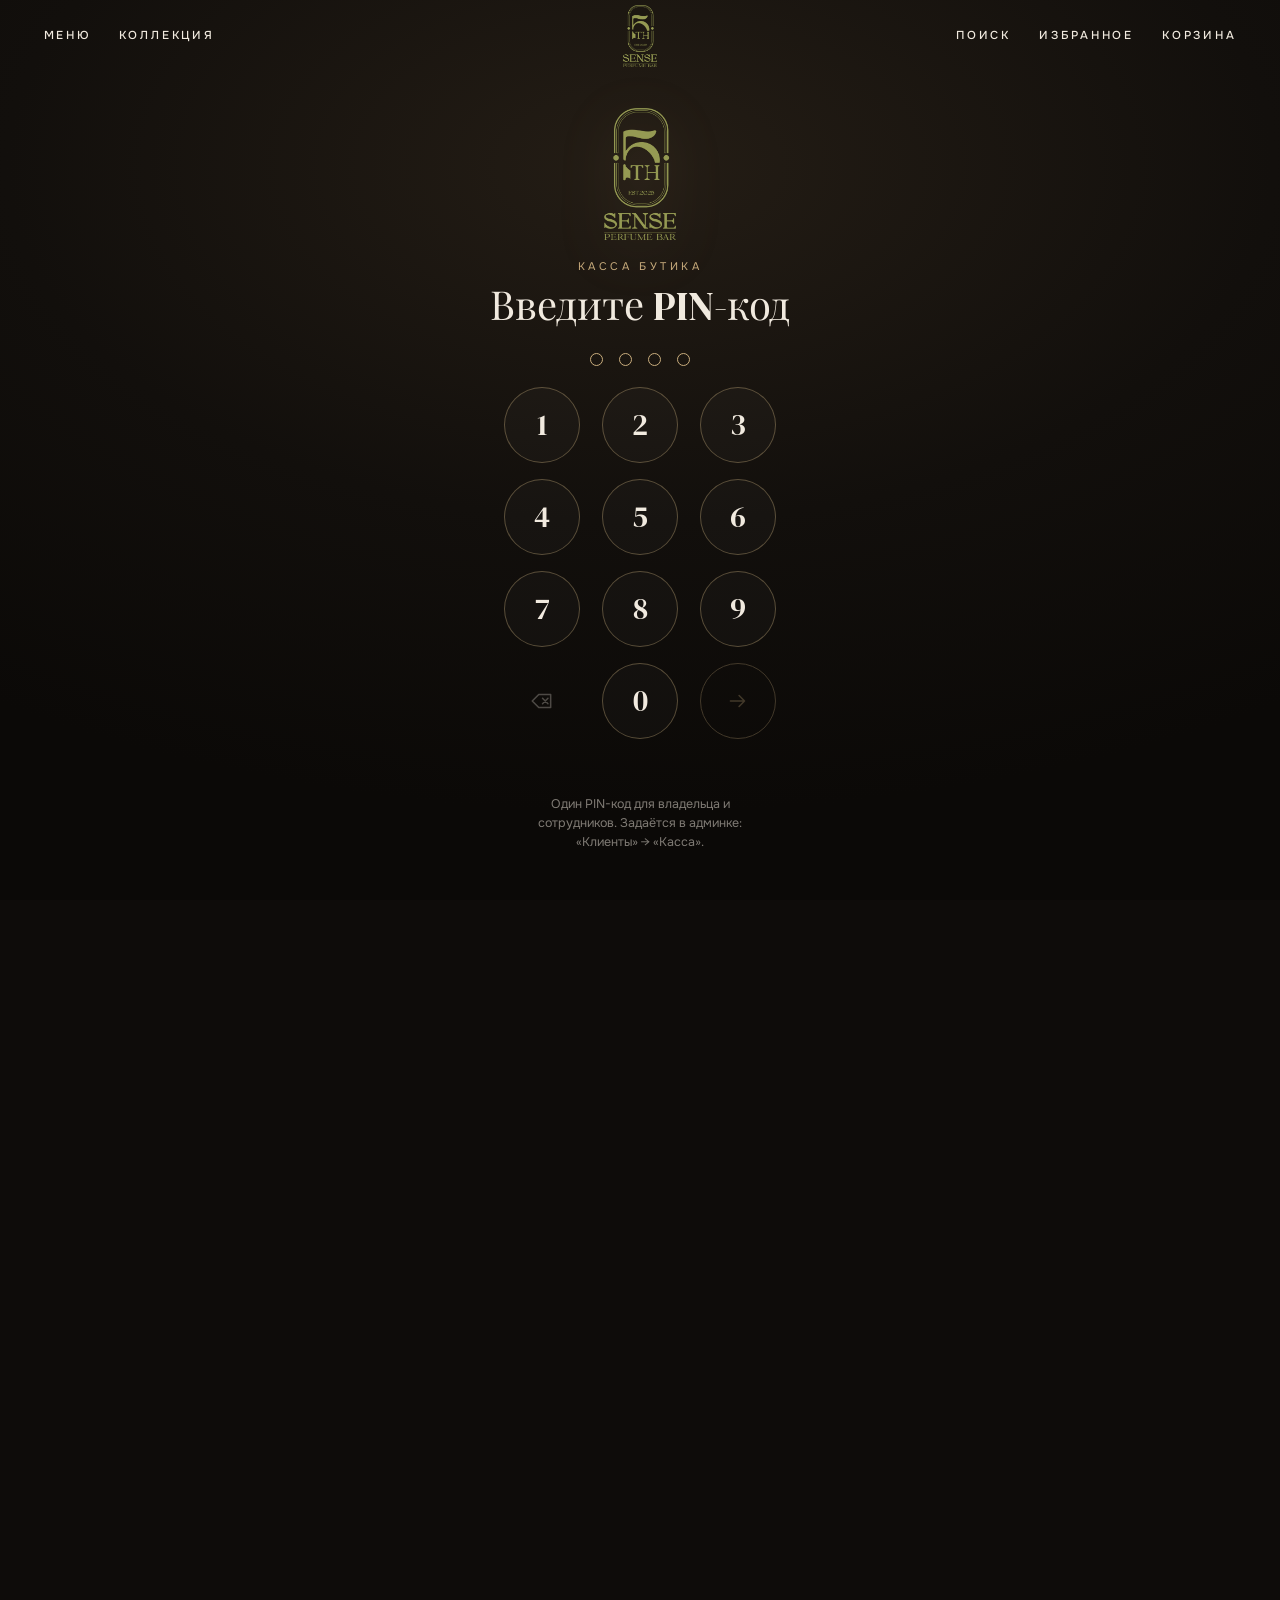
==== kassa/index.html @ a3c0b624 "Касса — отдельное приложение по адресу /kassa/, понятная установка - Касса открывается по своему адр" ====
<!doctype html>
<html lang="ru">
<head>
<!-- Собрано из index.html скриптом scripts/build-sw.mjs — не правьте руками. -->
<base href="../">
<meta charset="utf-8">
<meta name="viewport" content="width=device-width, initial-scale=1, viewport-fit=cover">
<title>Касса — 5th SENSE</title>
<meta name="description" content="5th SENSE — бутик селективной и нишевой парфюмерии. Оригинальные ароматы мировых парфюмерных домов, консультация и доставка.">
<meta name="theme-color" content="#0e0c0a">
<!-- Сайт всегда светлый: без этого Chrome и другие браузеры на Android
     в тёмной теме сами затемняют страницу, и фото флаконов чернеют. -->
<meta name="color-scheme" content="only light">
<link rel="icon" href="assets/img/favicon.svg" type="image/svg+xml">
<link rel="icon" href="assets/icons/favicon-32.png" sizes="32x32" type="image/png">
<!-- Приложение (PWA): установка на главный экран телефона -->
<link rel="manifest" href="kassa.webmanifest">
<script>if (location.hash !== '#kassa') history.replaceState(null, '', location.pathname + '#kassa');</script>
<script>/* Карта клиента — свой манифест (её сохраняют на главный экран). Касса живёт по адресу /kassa/
   (отдельное приложение): старые ссылки #kassa и ?app=kassa перекидываем туда. */ (function () { var c = /^#card-([\w-]{12,32})$/.exec(location.hash); if (c) { document.querySelector('link[rel="manifest"]').href = 'api/card?manifest=1&t=' + c[1]; return; } if (/\/kassa\/?$/.test(location.pathname)) return; if (location.hash === '#kassa' || /[?&]app=kassa/.test(location.search)) location.replace('kassa/'); })();</script>
<link rel="apple-touch-icon" href="assets/icons/apple-touch-icon.png">
<meta name="apple-mobile-web-app-capable" content="yes">
<meta name="mobile-web-app-capable" content="yes">
<meta name="apple-mobile-web-app-status-bar-style" content="black-translucent">
<meta name="apple-mobile-web-app-title" content="Касса">
<link rel="preconnect" href="https://fonts.googleapis.com">
<link rel="preconnect" href="https://fonts.gstatic.com" crossorigin>
<link rel="stylesheet" href="https://fonts.googleapis.com/css2?family=DM+Serif+Display&family=Playfair+Display:wght@600&family=Onest:wght@300;400;500;600&display=swap">
<link rel="stylesheet" href="assets/css/style.css">
<script type="application/ld+json">{"@context":"https://schema.org","@type":"Organization","name":"5th SENSE","slogan":"Perfume Bar","foundingDate":"2025"}</script>
</head>
<body>
<div class="intro" id="intro" hidden aria-hidden="true">
  <img class="intro-logo" src="assets/img/logo-intro.png" alt="" width="520" height="962" decoding="async">
  <span class="intro-count" data-intro-count>000</span>
</div>
<div class="curtain" id="curtain" aria-hidden="true"><img class="curtain-logo" src="assets/img/logo-intro.png" alt="" width="520" height="962" decoding="async"></div>
<a class="skip-link" href="#view">Перейти к содержимому</a>
<header class="site-header" id="site-header"></header>
<main id="view" class="view" tabindex="-1"></main>
<footer class="site-footer" id="site-footer"></footer>

<div class="layer layer--menu" id="site-menu" hidden></div>
<div class="layer layer--drawer" id="cart-drawer" hidden></div>
<div class="layer layer--search" id="search-layer" hidden></div>
<div class="toasts" id="toasts" aria-live="polite"></div>

<noscript><p class="noscript">Для работы магазина включите JavaScript в браузере.</p></noscript>

<script src="assets/js/telegram.js"></script>
<script src="assets/js/config.js"></script>
<script src="assets/js/data.js"></script>
<script src="assets/js/bottle.js"></script>
<script src="assets/js/store.js"></script>
<script src="assets/js/api.js"></script>
<script src="assets/js/motion.js"></script>
<script src="assets/js/ui.js"></script>
<script src="assets/js/qr.js"></script>
<script src="assets/js/views/home.js"></script>
<script src="assets/js/views/catalog.js"></script>
<script src="assets/js/views/product.js"></script>
<script src="assets/js/views/checkout.js"></script>
<script src="assets/js/views/pages.js"></script>
<script src="assets/js/importer.js"></script>
<script src="assets/js/views/admin.js"></script>
<script src="assets/js/views/kassa.js"></script>
<script src="assets/js/views/card.js"></script>
<script src="assets/js/pwa.js"></script>
<script src="assets/js/app.js"></script>
</body>
</html>
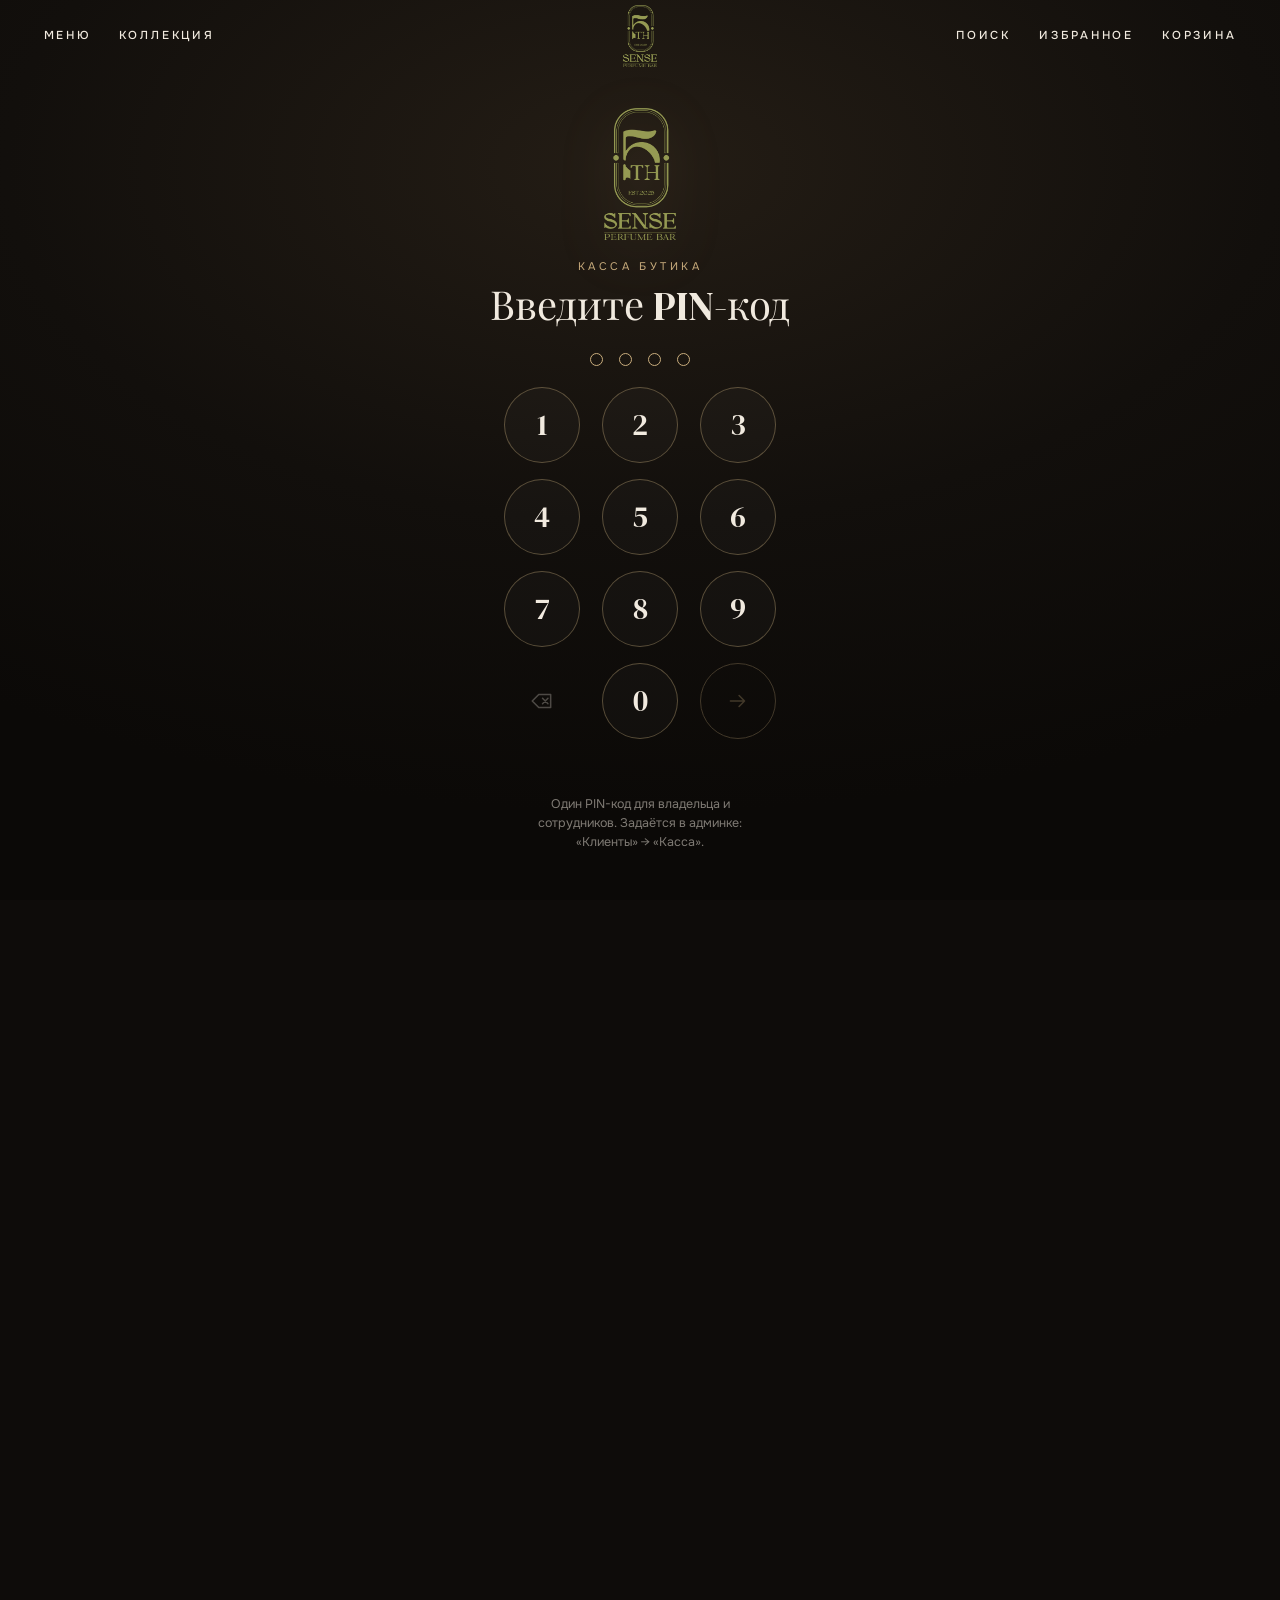
==== commit ca7182dc: "Поиск и скорость: свои адреса страниц, карта сайта, превью ссылок - Открытые страницы по обычным адр" ====
--- a/kassa/index.html
+++ b/kassa/index.html
@@ -6,7 +6,18 @@
 <meta charset="utf-8">
 <meta name="viewport" content="width=device-width, initial-scale=1, viewport-fit=cover">
 <title>Касса — 5th SENSE</title>
-<meta name="description" content="5th SENSE — бутик селективной и нишевой парфюмерии. Оригинальные ароматы мировых парфюмерных домов, консультация и доставка.">
+<meta name="description" content="Бутик-парфюмерный бар 5th SENSE: оригинальные селективные и нишевые ароматы на распив от 5 мл и полными флаконами. Подбор аромата, доставка и самовывоз.">
+<!-- Превью ссылки в WhatsApp, Telegram, Instagram. На страницах ароматов и брендов
+     сервер (api/page.js) подставляет своё название, описание и фото. -->
+<meta property="og:type" content="website">
+<meta property="og:site_name" content="5th SENSE">
+<meta property="og:locale" content="ru_RU">
+<meta property="og:title" content="5th SENSE — нишевая и селективная парфюмерия на распив">
+<meta property="og:description" content="Оригинальные селективные и нишевые ароматы на распив от 5 мл и полными флаконами.">
+<meta property="og:image" content="/assets/img/brand-sign.jpg">
+<meta name="twitter:card" content="summary_large_image">
+<meta property="og:url" content="/">
+<meta name="robots" content="noindex">
 <meta name="theme-color" content="#0e0c0a">
 <!-- Сайт всегда светлый: без этого Chrome и другие браузеры на Android
      в тёмной теме сами затемняют страницу, и фото флаконов чернеют. -->
@@ -25,9 +36,12 @@
 <meta name="apple-mobile-web-app-title" content="Касса">
 <link rel="preconnect" href="https://fonts.googleapis.com">
 <link rel="preconnect" href="https://fonts.gstatic.com" crossorigin>
-<link rel="stylesheet" href="https://fonts.googleapis.com/css2?family=DM+Serif+Display&family=Playfair+Display:wght@600&family=Onest:wght@300;400;500;600&display=swap">
+<!-- Шрифты не задерживают показ страницы: текст сразу виден системным шрифтом и меняется, когда шрифт загрузится. -->
+<link rel="preload" as="style" href="https://fonts.googleapis.com/css2?family=DM+Serif+Display&family=Playfair+Display:wght@600&family=Onest:wght@400;500;600&display=swap" onload="this.onload=null;this.rel='stylesheet'">
+<noscript><link rel="stylesheet" href="https://fonts.googleapis.com/css2?family=DM+Serif+Display&family=Playfair+Display:wght@600&family=Onest:wght@400;500;600&display=swap"></noscript>
 <link rel="stylesheet" href="assets/css/style.css">
 <script type="application/ld+json">{"@context":"https://schema.org","@type":"Organization","name":"5th SENSE","slogan":"Perfume Bar","foundingDate":"2025"}</script>
+<script type="application/ld+json" id="ld-page"></script>
 </head>
 <body>
 <div class="intro" id="intro" hidden aria-hidden="true">
@@ -50,21 +64,19 @@
 <script src="assets/js/telegram.js"></script>
 <script src="assets/js/config.js"></script>
 <script src="assets/js/data.js"></script>
+<script src="assets/js/seo.js"></script>
 <script src="assets/js/bottle.js"></script>
 <script src="assets/js/store.js"></script>
 <script src="assets/js/api.js"></script>
 <script src="assets/js/motion.js"></script>
 <script src="assets/js/ui.js"></script>
-<script src="assets/js/qr.js"></script>
 <script src="assets/js/views/home.js"></script>
 <script src="assets/js/views/catalog.js"></script>
 <script src="assets/js/views/product.js"></script>
 <script src="assets/js/views/checkout.js"></script>
 <script src="assets/js/views/pages.js"></script>
-<script src="assets/js/importer.js"></script>
-<script src="assets/js/views/admin.js"></script>
+<script src="assets/js/qr.js"></script>
 <script src="assets/js/views/kassa.js"></script>
-<script src="assets/js/views/card.js"></script>
 <script src="assets/js/pwa.js"></script>
 <script src="assets/js/app.js"></script>
 </body>
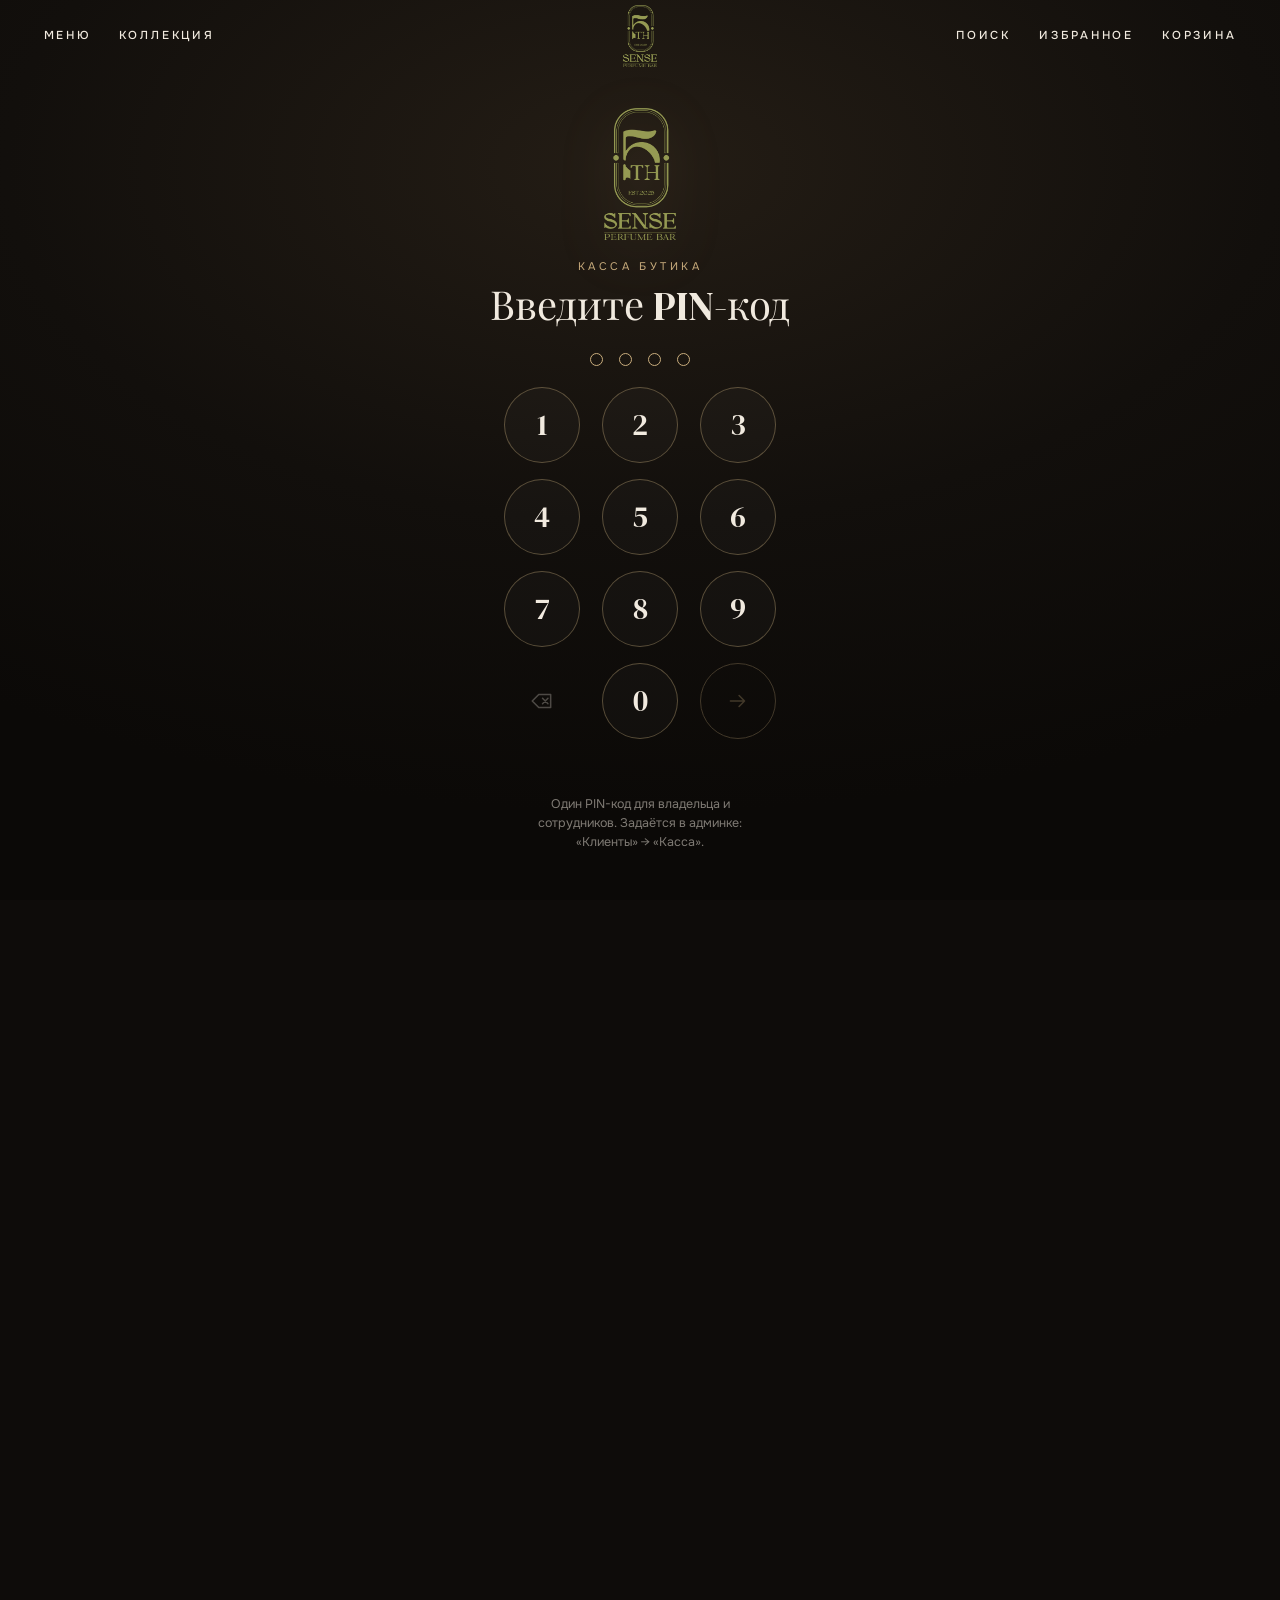
==== commit b047a67f: "Подбор аромата (5 вопросов → три аромата) и наборы пробников по 5 мл Co-Authored-By: Claude Opus 5.5" ====
--- a/kassa/index.html
+++ b/kassa/index.html
@@ -6,15 +6,18 @@
 <meta charset="utf-8">
 <meta name="viewport" content="width=device-width, initial-scale=1, viewport-fit=cover">
 <title>Касса — 5th SENSE</title>
-<meta name="description" content="Бутик-парфюмерный бар 5th SENSE: оригинальные селективные и нишевые ароматы на распив от 5 мл и полными флаконами. Подбор аромата, доставка и самовывоз.">
+<meta name="description" content="Парфюмерный бар 5th SENSE в Актобе: оригинальные селективные и нишевые ароматы на распив от 5 мл и полными флаконами. Подбор аромата, доставка и самовывоз.">
 <!-- Превью ссылки в WhatsApp, Telegram, Instagram. На страницах ароматов и брендов
      сервер (api/page.js) подставляет своё название, описание и фото. -->
 <meta property="og:type" content="website">
 <meta property="og:site_name" content="5th SENSE">
 <meta property="og:locale" content="ru_RU">
-<meta property="og:title" content="5th SENSE — нишевая и селективная парфюмерия на распив">
-<meta property="og:description" content="Оригинальные селективные и нишевые ароматы на распив от 5 мл и полными флаконами.">
-<meta property="og:image" content="/assets/img/brand-sign.jpg">
+<meta property="og:title" content="5th SENSE — нишевая и селективная парфюмерия на распив, Актобе">
+<meta property="og:description" content="Парфюмерный бар в Актобе. Оригинальные селективные и нишевые ароматы на распив от 5 мл и полными флаконами.">
+<meta property="og:image" content="/assets/img/og-cover.jpg">
+<meta property="og:image:width" content="1200">
+<meta property="og:image:height" content="630">
+<meta property="og:image:alt" content="Логотип 5th SENSE Perfume Bar">
 <meta name="twitter:card" content="summary_large_image">
 <meta property="og:url" content="/">
 <meta name="robots" content="noindex">
@@ -75,6 +78,7 @@
 <script src="assets/js/views/product.js"></script>
 <script src="assets/js/views/checkout.js"></script>
 <script src="assets/js/views/pages.js"></script>
+<script src="assets/js/views/podbor.js"></script>
 <script src="assets/js/qr.js"></script>
 <script src="assets/js/views/kassa.js"></script>
 <script src="assets/js/pwa.js"></script>
